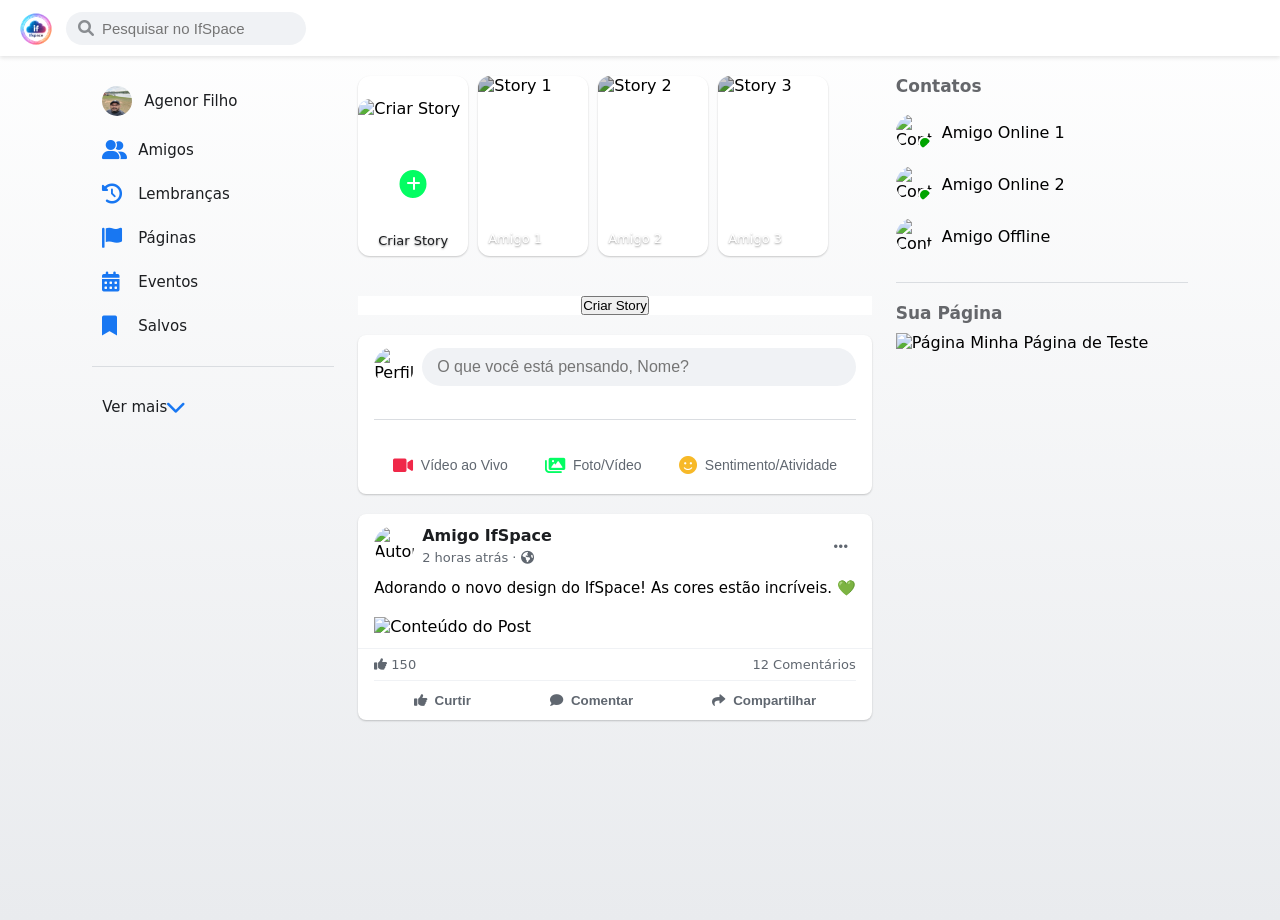
==== feed.html @ 8e81e495 "Adiciona funcionalidade de criação de stories com link e thumbnail" ====
<!DOCTYPE html>
<html lang="pt-BR">
<head>
    <meta charset="UTF-8">
    <meta name="viewport" content="width=device-width, initial-scale=1.0">
    <title>IfSpace | Feed</title>
    <link rel="stylesheet" href="feed.css"> 
    <link rel="stylesheet" href="style.css"> <link rel="stylesheet" href="https://cdnjs.cloudflare.com/ajax/libs/font-awesome/6.0.0-beta3/css/all.min.css">
</head>
<body>

  <header class="top-nav">
    <div class="nav-left">
        <a href="feed.html" class="logo-link">
            <img src="imagens/iflogo.png" alt="IfSpace Logo" class="logo-image">
        </a>
        <div class="search-box">
            <i class="fas fa-search"></i>
            <input type="text" placeholder="Pesquisar no IfSpace">
        </div>
    </div>
    </header>

    <div class="feed-container">
        
        <div class="left-sidebar">
            <div class="sidebar-item profile-link">
                <img src="imagens/euPerfil.jpeg" alt="Perfil">
                <span>Agenor Filho</span>
            </div>
            <a href="#" class="sidebar-item"><i class="fas fa-user-friends"></i> Amigos</a>
            <a href="#" class="sidebar-item"><i class="fas fa-history"></i> Lembranças</a>
            <a href="#" class="sidebar-item"><i class="fas fa-flag"></i> Páginas</a>
            <a href="#" class="sidebar-item"><i class="fas fa-calendar-alt"></i> Eventos</a>
            <a href="#" class="sidebar-item"><i class="fas fa-bookmark"></i> Salvos</a>
            <div class="divider"></div>
            <a href="#" class="sidebar-item see-more">Ver mais <i class="fas fa-chevron-down"></i></a>
        </div>

        <div class="main-content">
            
            <div class="story-section">
                <div class="story create-story">
                    <img src="placeholder-profile.png" alt="Criar Story">
                    <i class="fas fa-plus"></i>
                    <span>Criar Story</span>
                </div>
                <div class="story"><img src="placeholder-story1.jpg" alt="Story 1"><span>Amigo 1</span></div>
                <div class="story"><img src="placeholder-story2.jpg" alt="Story 2"><span>Amigo 2</span></div>
                <div class="story"><img src="placeholder-story3.jpg" alt="Story 3"><span>Amigo 3</span></div>
            </div>
            <div class="create-story">
  <button id="openStoryInput">Criar Story</button>
  <div id="storyInputArea" class="hidden">
    <input type="text" id="storyInput" placeholder="Digite um texto ou cole um link de vídeo..." />
    <div id="videoPreview" class="thumbnail"></div>
  </div>
</div>

<div id="storyFeed"></div>


            <div class="post-composer">
                <div class="composer-top">
                    <img src="placeholder-profile.png" alt="Perfil">
                    <input type="text" placeholder="O que você está pensando, Nome?">
                </div>
                <div class="divider"></div>
                <div class="composer-bottom">
                    <button class="composer-btn"><i class="fas fa-video red"></i> Vídeo ao Vivo</button>
                    <button class="composer-btn"><i class="fas fa-images green"></i> Foto/Vídeo</button>
                    <button class="composer-btn"><i class="fas fa-smile yellow"></i> Sentimento/Atividade</button>
                </div>
            </div>
            
            <div class="post-card">
                <div class="post-header">
                    <img src="placeholder-friend.png" alt="Autor">
                    <div>
                        <span class="post-author">Amigo IfSpace</span>
                        <span class="post-time">2 horas atrás · <i class="fas fa-globe-americas"></i></span>
                    </div>
                    <i class="fas fa-ellipsis-h post-options"></i>
                </div>
                <div class="post-body">
                    <p>Adorando o novo design do IfSpace! As cores estão incríveis. 💚</p>
                    <img src="placeholder-post-img.jpg" alt="Conteúdo do Post">
                </div>
                <div class="post-footer">
                    <div class="post-stats">
                        <span><i class="fas fa-thumbs-up"></i> 150</span>
                        <span>12 Comentários</span>
                    </div>
                    <div class="post-actions">
                        <button><i class="fas fa-thumbs-up"></i> Curtir</button>
                        <button><i class="fas fa-comment"></i> Comentar</button>
                        <button><i class="fas fa-share"></i> Compartilhar</button>
                    </div>
                </div>
            </div>

        </div>

        <div class="right-sidebar">
            <div class="widget">
                <h4 class="widget-title">Contatos</h4>
                <div class="contact-list">
                    <div class="contact-item">
                        <div class="profile-pic small online">
                            <img src="placeholder-contact1.png" alt="Contato 1">
                        </div>
                        <span>Amigo Online 1</span>
                    </div>
                    <div class="contact-item">
                        <div class="profile-pic small online">
                            <img src="placeholder-contact2.png" alt="Contato 2">
                        </div>
                        <span>Amigo Online 2</span>
                    </div>
                    <div class="contact-item">
                        <div class="profile-pic small">
                            <img src="placeholder-contact3.png" alt="Contato 3">
                        </div>
                        <span>Amigo Offline</span>
                    </div>
                </div>
            </div>
            <div class="divider"></div>
            <div class="widget">
                <h4 class="widget-title">Sua Página</h4>
                <div class="page-item">
                    <img src="placeholder-page.png" alt="Página">
                    <span>Minha Página de Teste</span>
                </div>
            </div>
        </div>
    </div>
</body>
</html>
---- feed.css ----
/* Importação de variáveis e fontes do arquivo principal */
@import url('style.css'); 

/* ------------------------------------- */
/* 0. Configurações Globais do Feed */
/* ------------------------------------- */

body {
    background-color: #f0f2f5; 
    margin: 0;
    padding-top: 56px; 
}

.logo-image {
    /* Ajusta a altura da imagem para preencher a navegação (56px - padding) */
    height: 40px; 
    width: auto;
    margin-top: 5px; /* Pequeno ajuste vertical se necessário */
}

/* ------------------------------------- */
/* 1. BARRA DE NAVEGAÇÃO SUPERIOR */
/* ------------------------------------- */

.top-nav {
    display: flex;
    justify-content: space-between;
    align-items: center;
    padding: 0 16px;
    height: 56px;
    background-color: #ffffff;
    box-shadow: 0 2px 4px rgba(0, 0, 0, 0.1);
    position: fixed;
    top: 0;
    left: 0;
    right: 0;
    z-index: 100;
}

/* Esquerda (Logo e Busca) */
.nav-left {
    display: flex;
    align-items: center;
    gap: 10px;
}

.search-box {
    background-color: #f0f2f5;
    border-radius: 20px;
    padding: 8px 12px;
    display: flex;
    align-items: center;
    width: 240px;
}

.search-box i {
    color: var(--color-medium-gray);
    margin-right: 8px;
}

.search-box input {
    border: none;
    background: transparent;
    outline: none;
    font-size: 15px;
    width: 100%;
}

/* Centro (Ícones de Navegação) */
.nav-center {
    display: flex;
    flex: 1;
    max-width: 600px;
    justify-content: space-around;
    height: 100%;
}

.nav-icon {
    display: flex;
    align-items: center;
    justify-content: center;
    height: 100%;
    width: 120px;
    color: #606770;
    border-bottom: 3px solid transparent;
    transition: border-bottom 0.2s, color 0.2s;
}

.nav-icon:hover {
    background-color: #f0f2f5;
    border-radius: 8px;
}

.nav-icon.active {
    color: var(--color-primary-green); /* Icone ativo em verde */
    border-bottom: 3px solid var(--color-primary-green);
}

/* Direita (Perfil e Menus) */
.nav-right {
    display: flex;
    align-items: center;
    gap: 8px;
}

.nav-menu-icon {
    display: flex;
    align-items: center;
    justify-content: center;
    width: 36px;
    height: 36px;
    border-radius: 50%;
    background-color: #e4e6eb;
    color: var(--color-text);
    font-size: 14px;
}

.profile-pic {
    width: 36px;
    height: 36px;
    border-radius: 50%;
    overflow: hidden;
    cursor: pointer;
}

.profile-pic img {
    width: 100%;
    height: 100%;
    object-fit: cover;
}

/* ------------------------------------- */
/* 2. LAYOUT PRINCIPAL (3 COLUNAS) */
/* ------------------------------------- */

.feed-container {
    display: flex;
    max-width: 1300px;
    margin: 20px auto;
    padding: 0 16px;
    gap: 16px;
}

/* COLUNA ESQUERDA - Sidebar */
.left-sidebar {
    width: 250px;
    position: sticky;
    top: 76px; /* Abaixo da barra de navegação */
    height: calc(100vh - 76px);
    overflow-y: auto;
    padding-right: 8px;
}

.sidebar-item {
    display: flex;
    align-items: center;
    padding: 10px;
    margin-bottom: 4px;
    border-radius: 8px;
    text-decoration: none;
    color: var(--color-text);
    transition: background-color 0.2s;
    font-size: 15px;
}

.sidebar-item i {
    width: 24px;
    margin-right: 12px;
    font-size: 20px;
    color: var(--color-primary-blue); /* Ícones em azul padrão */
}

.sidebar-item:hover {
    background-color: #e4e6eb;
}

.profile-link img {
    width: 30px;
    height: 30px;
    border-radius: 50%;
    margin-right: 12px;
}

/* COLUNA CENTRAL - Feed Principal */
.main-content {
    flex-grow: 1;
    max-width: 600px;
    min-width: 450px;
}

/* COLUNA DIREITA - Widgets e Contatos */
.right-sidebar {
    width: 300px;
    position: sticky;
    top: 76px;
    height: calc(100vh - 76px);
    overflow-y: auto;
    padding-left: 8px;
}

.widget-title {
    color: #65676b;
    font-size: 17px;
    font-weight: 600;
    margin-bottom: 10px;
}

.contact-item {
    display: flex;
    align-items: center;
    padding: 8px 0;
    cursor: pointer;
    transition: background-color 0.2s;
    border-radius: 8px;
}

.contact-item:hover {
    background-color: #e4e6eb;
}

.contact-list .profile-pic {
    margin-right: 10px;
    position: relative;
}

/* Indicador Online */
.profile-pic.online::after {
    content: '';
    position: absolute;
    bottom: 0;
    right: 0;
    width: 10px;
    height: 10px;
    background-color: var(--color-success); /* Cor verde do IfSpace */
    border-radius: 50%;
    border: 2px solid #ffffff;
}

/* ------------------------------------- */
/* 3. COMPONENTES DO FEED CENTRAL */
/* ------------------------------------- */

/* STORIES */
.story-section {
    display: flex;
    gap: 10px;
    margin-bottom: 20px;
}

.story {
    width: 110px;
    height: 180px;
    border-radius: 12px;
    overflow: hidden;
    position: relative;
    cursor: pointer;
    box-shadow: 0 1px 2px rgba(0, 0, 0, 0.2);
    transition: transform 0.2s;
    background-color: #ffffff;
}

.story img {
    width: 100%;
    height: 100%;
    object-fit: cover;
    filter: brightness(0.8);
}

.story span {
    position: absolute;
    bottom: 10px;
    left: 10px;
    color: #ffffff;
    font-weight: 500;
    font-size: 13px;
    text-shadow: 0 1px 2px rgba(0, 0, 0, 0.4);
}
.create-story {
  margin-bottom: 20px;
}

#createStoryInput {
  padding: 10px 16px;
  font-size: 16px;
  background-color: var(--color-primary-blue);
  color: white;
  border: none;
  border-radius: 6px;
  cursor: pointer;
}

#storyInputArea {
  margin-top: 10px;
}

#storyInput {
  width: 100%;
  padding: 10px;
  font-size: 16px;
  border: 1px solid var(--color-light-gray);
  border-radius: 6px;
}

.thumbnail img {
  max-width: 120px;
  margin-top: 10px;
  border-radius: 4px;
}

.hidden {
  display: none;
}


.create-story {
    display: flex;
    flex-direction: column;
    justify-content: flex-end;
    align-items: center;
    background-color: #ffffff;
    transition: none;
}

.create-story img {
    height: 70%;
    width: 100%;
    object-fit: cover;
    filter: brightness(1);
    border-radius: 12px 12px 0 0;
}

.create-story i {
    position: absolute;
    top: 60%;
    left: 50%;
    transform: translate(-50%, -50%);
    color: #ffffff;
    background-color: var(--color-primary-green); /* Ícone de + em verde */
    border-radius: 50%;
    padding: 6px;
    font-size: 16px;
    border: 3px solid #ffffff;
}

.create-story span {
    position: static;
    color: var(--color-text);
    margin: 8px 0;
    font-size: 13px;
}


/* ÁREA DE PUBLICAÇÃO */
.post-composer {
    background-color: #ffffff;
    border-radius: 8px;
    padding: 12px 16px;
    box-shadow: 0 1px 2px rgba(0, 0, 0, 0.2);
    margin-bottom: 20px;
}

.composer-top {
    display: flex;
    align-items: center;
    padding-bottom: 12px;
}

.composer-top img {
    width: 40px;
    height: 40px;
    border-radius: 50%;
    margin-right: 8px;
}

.composer-top input {
    flex-grow: 1;
    padding: 10px 15px;
    border: none;
    background-color: #f0f2f5;
    border-radius: 20px;
    outline: none;
    cursor: pointer;
    font-size: 16px;
    transition: background-color 0.2s;
}

.composer-top input:hover {
    background-color: #e4e6eb;
}

.composer-bottom {
    display: flex;
    justify-content: space-around;
    padding-top: 8px;
}

.composer-btn {
    display: flex;
    align-items: center;
    background: none;
    border: none;
    color: #606770;
    font-size: 14px;
    font-weight: 500;
    padding: 8px 10px;
    border-radius: 6px;
    cursor: pointer;
    transition: background-color 0.2s;
}

.composer-btn i {
    margin-right: 8px;
    font-size: 18px;
}

.composer-btn .red { color: #f02849; }
.composer-btn .green { color: var(--color-primary-green); } /* Ícone de Foto/Vídeo em verde */
.composer-btn .yellow { color: #f7b928; }

.composer-btn:hover {
    background-color: #f0f2f5;
}

/* POSTS */
.post-card {
    background-color: #ffffff;
    border-radius: 8px;
    box-shadow: 0 1px 2px rgba(0, 0, 0, 0.2);
    margin-bottom: 16px;
}

.post-header {
    display: flex;
    align-items: center;
    padding: 12px 16px;
    position: relative;
}

.post-header img {
    width: 40px;
    height: 40px;
    border-radius: 50%;
    margin-right: 8px;
}

.post-author {
    font-weight: 600;
    color: var(--color-text);
    display: block;
    line-height: 1.3;
}

.post-time {
    font-size: 13px;
    color: #606770;
}

.post-options {
    position: absolute;
    right: 16px;
    color: #606770;
    cursor: pointer;
    padding: 8px;
}

.post-body {
    padding: 0 16px 12px;
}

.post-body p {
    margin-bottom: 10px;
    font-size: 15px;
    line-height: 1.4;
}

.post-body img {
    width: 100%;
    max-height: 450px;
    object-fit: contain;
    margin-top: 8px;
}

.post-footer {
    padding: 8px 16px 0;
    border-top: 1px solid #f0f2f5;
}

.post-stats {
    display: flex;
    justify-content: space-between;
    font-size: 13px;
    color: #606770;
    padding-bottom: 8px;
}

.post-actions {
    display: flex;
    justify-content: space-around;
    border-top: 1px solid #f0f2f5;
    padding: 4px 0;
}

.post-actions button {
    flex-grow: 1;
    background: none;
    border: none;
    color: #606770;
    padding: 8px;
    cursor: pointer;
    font-weight: 600;
    border-radius: 6px;
    transition: background-color 0.2s;
}

.post-actions button:hover {
    background-color: #f0f2f5;
}

.post-actions i {
    margin-right: 4px;
}


/* ------------------------------------- */
/* 4. RESPONSIVIDADE (Ajuste o layout) */
/* ------------------------------------- */

@media (max-width: 1100px) {
    .right-sidebar {
        display: none; /* Esconde a sidebar da direita em telas menores */
    }
    .feed-container {
        max-width: 900px;
        justify-content: center;
    }
}

@media (max-width: 900px) {
    .left-sidebar {
        width: 60px; /* Minimiza a sidebar da esquerda */
    }
    .left-sidebar span, .left-sidebar .see-more {
        display: none; /* Esconde o texto */
    }
    .left-sidebar .sidebar-item {
        justify-content: center;
    }
    .left-sidebar .sidebar-item i {
        margin-right: 0;
    }

    .main-content {
        max-width: 500px;
        min-width: 300px;
    }

    .nav-left .search-box {
        display: none; /* Esconde a caixa de busca */
    }
}

@media (max-width: 600px) {
   .top-nav {
    display: flex;
    justify-content: space-between;
    align-items: center;
    padding: 0 16px;
    height: 56px;
    background-color: #ffffff;
    box-shadow: 0 2px 4px rgba(0, 0, 0, 0.1);
    position: fixed;
    top: 0;
    left: 0;
    right: 0;
    z-index: 100;
}
    .nav-right {
        gap: 4px;
    }
    .nav-center {
        display: none; /* Esconde navegação central no celular */
    }
    .left-sidebar {
        display: none; /* Esconde a sidebar esquerda no celular */
    }
    .feed-container {
        padding: 0 8px;
    }
    .main-content {
        width: 100%;
        max-width: none;
    }
    .story-section {
        overflow-x: scroll;
        padding-bottom: 5px; /* Evita que a barra de rolagem corte */
    }
}
---- style.css ----
* {
  margin: 0;
  padding: 0;
  box-sizing: border-box;
}

/* 1. VARIÁVEIS CSS (Melhoria na Manutenção) */
:root {
  --color-primary-green: #04fd63;
  --color-primary-blue: #1877f2;
  --color-success: #00a400;
  --color-error: #f02849;
  --color-text: #1c1e21;
  --color-light-gray: #dddfe2;
  --color-medium-gray: #8a8d91;
}

body {
  font-family: system-ui, -apple-system, BlinkMacSystemFont, 'Segoe UI',
    Roboto, Oxygen, Ubuntu, Cantarell, 'Open Sans', 'Helvetica Neue', sans-serif;
  background: linear-gradient(to bottom, #ffffff 0%, #e9ebee 100%);
  min-height: 100vh;
  display: flex;
  flex-direction: column;
}

.container {
  flex: 1;
  display: flex;
  justify-content: center;
  align-items: center;
  padding: 20px;
  max-width: 1200px;
  margin: 0 auto;
  width: 100%;
  gap: 80px;
}

/* Seção Esquerda - Branding */
.left-section {
  flex: 1;
  max-width: 580px;
}

.branding {
  padding: 20px 0;
}

.logo {
  font-size: 64px;
  font-weight: 900;
  color: var(--color-primary-green);
  margin-bottom: 16px;
  letter-spacing: -2px;
}

.tagline {
  font-size: 28px;
  line-height: 32px;
  color: var(--color-text);
  font-weight: normal;
}

/* Seção Direita - Login */
.right-section {
  flex: 1;
  max-width: 396px;
  width: 100%;
}

.login-card {
  background: #ffffff;
  border-radius: 8px;
  box-shadow: 0 2px 4px rgba(0, 0, 0, 0.1), 0 8px 16px rgba(0, 0, 0, 0.1);
  padding: 20px;
  margin-bottom: 28px;
}

.form-group {
  margin-bottom: 12px;
  position: relative;
}

.form-input {
  width: 100%;
  padding: 14px 16px;
  font-size: 17px;
  border: 1px solid var(--color-light-gray);
  border-radius: 6px;
  outline: none;
  transition: border-color 0.2s;
}

.form-input.error {
  border-color: var(--color-error) !important;
}

.form-input:focus {
  border-color: var(--color-primary-green);
  box-shadow: 0 0 0 2px rgba(4, 253, 99, 0.2);
}

.form-input::placeholder {
  color: var(--color-medium-gray);
}

.btn-login {
  width: 100%;
  padding: 14px 16px;
  font-size: 20px;
  font-weight: bold;
  color: #ffffff;
  background: var(--color-primary-green);
  border: none;
  border-radius: 6px;
  cursor: pointer;
  transition: background 0.2s;
  margin-bottom: 16px;
}

.btn-login:hover {
  background: #03c64e;
}

.btn-login:active {
  background: #03c64e;
}

.remember-me {
  margin-bottom: 16px;
}

.checkbox-container {
  display: flex;
  align-items: center;
  cursor: pointer;
  user-select: none;
  position: relative;
  padding-left: 28px;
}

.checkbox-container input[type="checkbox"] {
  position: absolute;
  opacity: 0;
  cursor: pointer;
  height: 0;
  width: 0;
}

.checkmark {
  position: absolute;
  left: 0;
  height: 20px;
  width: 20px;
  background-color: #ffffff;
  border: 1px solid var(--color-light-gray);
  border-radius: 4px;
  transition: all 0.2s;
}

.checkbox-container:hover input ~ .checkmark {
  border-color: var(--color-primary-blue);
}

.checkbox-container input:checked ~ .checkmark {
  background-color: var(--color-primary-blue);
  border-color: var(--color-primary-blue);
}

.checkmark:after {
  content: "";
  position: absolute;
  display: none;
}

.checkbox-container input:checked ~ .checkmark:after {
  display: block;
}

.checkbox-container .checkmark:after {
  left: 6px;
  top: 2px;
  width: 5px;
  height: 10px;
  border: solid white;
  border-width: 0 2px 2px 0;
  transform: rotate(45deg);
}

.checkbox-label {
  font-size: 15px;
  color: var(--color-text);
}

/* NOVO AGRUPAMENTO E ESTILIZAÇÃO DE LINKS */
.password-links {
  text-align: center;
  margin-bottom: 8px; /* Espaço entre "Esqueceu a senha?" e o link "Cadastrar" */
}

.forgot-password {
  display: inline-block;
  text-align: center;
  color: var(--color-primary-blue);
  font-size: 14px;
  text-decoration: none;
  transition: text-decoration 0.2s;
}

.forgot-password:hover {
  text-decoration: underline;
}

/* NOVO LINK 'Cadastrar' - Estilo para separar do "Esqueceu a senha" e do divisor */
.btn-open-signup-link {
  display: block;
  text-align: center;
  color: var(--color-primary-blue);
  font-size: 14px;
  text-decoration: none;
  margin: 10px 0 16px 0; /* Espaço entre os links e o divisor */
  transition: text-decoration 0.2s;
}

.btn-open-signup-link:hover {
  text-decoration: underline;
}

.divider {
  height: 1px;
  background: #dadde1;
  margin: 20px 0;
}

.btn-create-account {
  display: block;
  margin: 0 auto;
  padding: 14px 16px;
  font-size: 17px;
  font-weight: bold;
  color: #ffffff;
  background: var(--color-primary-green);
  border: none;
  border-radius: 6px;
  cursor: pointer;
  transition: background 0.2s;
  min-width: 194px;
}

.btn-create-account:hover {
  background: #36a420;
}

.btn-create-account:active {
  background: #2d9418;
}

.create-page {
  text-align: center;
  padding: 20px;
}

.create-page p {
  font-size: 14px;
  color: var(--color-text);
}

.create-page a {
  color: var(--color-text);
  font-weight: bold;
  text-decoration: none;
}

.create-page a:hover {
  text-decoration: underline;
}

/* Modal */
.modal {
  display: none;
  position: fixed;
  z-index: 1000;
  left: 0;
  top: 0;
  width: 100%;
  height: 100%;
  overflow: auto;
  background-color: rgba(255, 255, 255, 0.8);
  animation: fadeIn 0.2s;
}

@keyframes fadeIn {
  from { opacity: 0; }
  to { opacity: 1; }
}

/* AJUSTE PRINCIPAL: Modal Content para 50% da tela */
.modal-content {
  background-color: #ffffff;
  margin: 5% auto;
  padding: 0;
  border-radius: 8px;
  box-shadow: 0 2px 4px rgba(0, 0, 0, 0.1), 0 8px 16px rgba(0, 0, 0, 0.1);
  width: 90%;
  max-width: 500px; /* Garante que ocupe cerca de 50% em telas grandes */
  animation: slideDown 0.3s;
}

@keyframes slideDown {
  from {
    transform: translateY(-50px);
    opacity: 0;
  }
  to {
    transform: translateY(0);
    opacity: 1;
  }
}

.modal-header {
  display: flex;
  justify-content: space-between;
  align-items: center;
  padding: 16px 16px 10px;
  border-bottom: 1px solid #dadde1;
}

.modal-header h2 {
  font-size: 32px;
  font-weight: bold;
  color: var(--color-text);
}

.close {
  color: var(--color-medium-gray);
  font-size: 36px;
  font-weight: normal;
  cursor: pointer;
  line-height: 1;
  transition: color 0.2s;
}

.close:hover,
.close:focus {
  color: var(--color-text);
}

.modal-subtitle {
  padding: 0 16px 20px;
  color: var(--color-text);
}
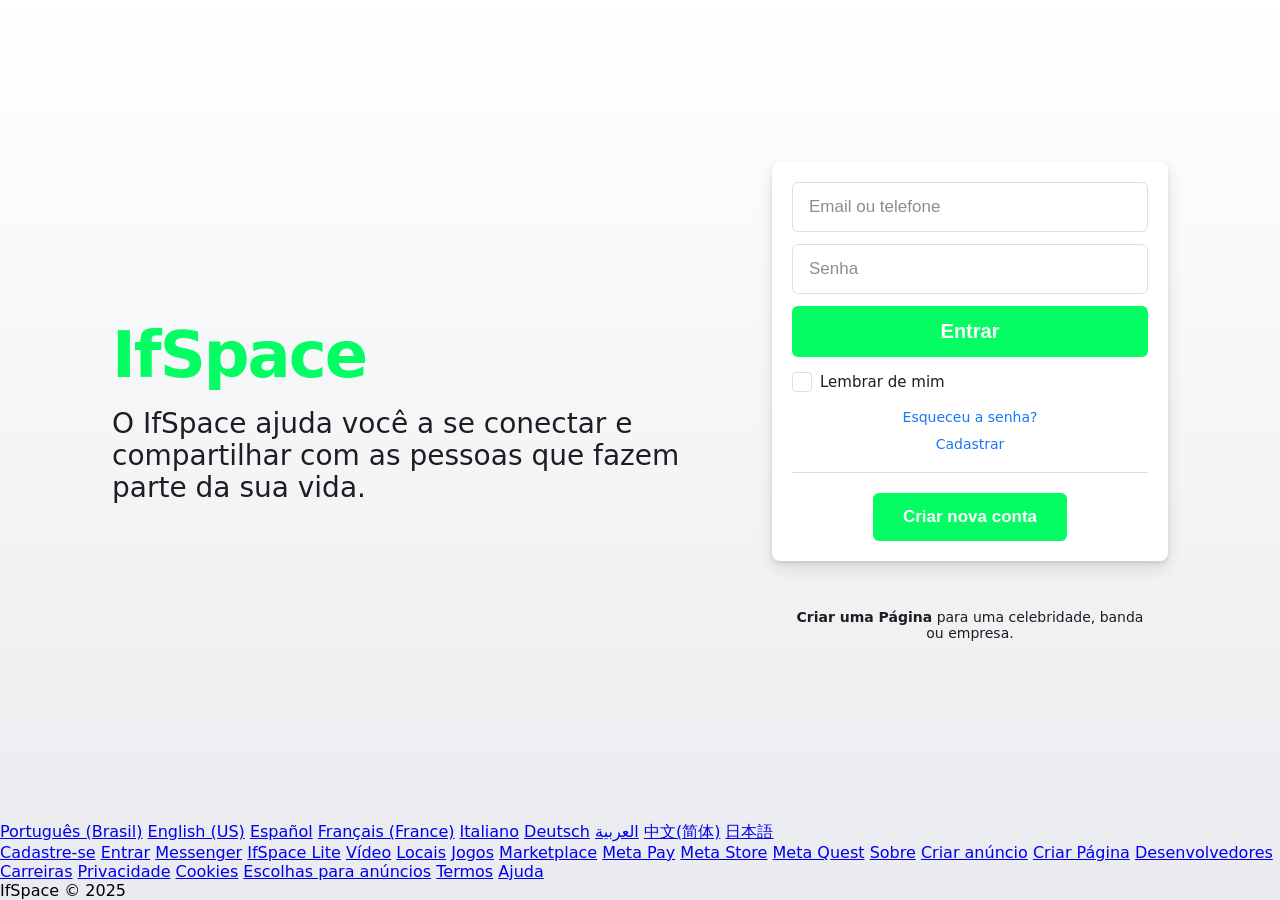
==== commit 8b253035: "Atualização automática" ====
--- a/feed.html
+++ b/feed.html
@@ -3,137 +3,167 @@
 <head>
     <meta charset="UTF-8">
     <meta name="viewport" content="width=device-width, initial-scale=1.0">
-    <title>IfSpace | Feed</title>
-    <link rel="stylesheet" href="feed.css"> 
-    <link rel="stylesheet" href="style.css"> <link rel="stylesheet" href="https://cdnjs.cloudflare.com/ajax/libs/font-awesome/6.0.0-beta3/css/all.min.css">
+    <title>IfSpace - Conecte-se com amigos e o mundo ao seu redor</title>
+    <link rel="stylesheet" href="style.css">
+    <meta name="google-site-verification" content="M94dPO-v64yuA3GPkyg_1hQGVs0nxEz6mHshl4s_AC0" />
 </head>
 <body>
-
-  <header class="top-nav">
-    <div class="nav-left">
-        <a href="feed.html" class="logo-link">
-            <img src="imagens/iflogo.png" alt="IfSpace Logo" class="logo-image">
-        </a>
-        <div class="search-box">
-            <i class="fas fa-search"></i>
-            <input type="text" placeholder="Pesquisar no IfSpace">
+    <div class="container">
+        <div class="left-section">
+            <div class="branding">
+                <h1 class="logo">IfSpace</h1>
+                <p class="tagline">O IfSpace ajuda você a se conectar e compartilhar com as pessoas que fazem parte da sua vida.</p>
+            </div>
         </div>
-    </div>
-    </header>
-
-    <div class="feed-container">
         
-        <div class="left-sidebar">
-            <div class="sidebar-item profile-link">
-                <img src="imagens/euPerfil.jpeg" alt="Perfil">
-                <span>Agenor Filho</span>
-            </div>
-            <a href="#" class="sidebar-item"><i class="fas fa-user-friends"></i> Amigos</a>
-            <a href="#" class="sidebar-item"><i class="fas fa-history"></i> Lembranças</a>
-            <a href="#" class="sidebar-item"><i class="fas fa-flag"></i> Páginas</a>
-            <a href="#" class="sidebar-item"><i class="fas fa-calendar-alt"></i> Eventos</a>
-            <a href="#" class="sidebar-item"><i class="fas fa-bookmark"></i> Salvos</a>
-            <div class="divider"></div>
-            <a href="#" class="sidebar-item see-more">Ver mais <i class="fas fa-chevron-down"></i></a>
-        </div>
-
-        <div class="main-content">
-            
-            <div class="story-section">
-                <div class="story create-story">
-                    <img src="placeholder-profile.png" alt="Criar Story">
-                    <i class="fas fa-plus"></i>
-                    <span>Criar Story</span>
-                </div>
-                <div class="story"><img src="placeholder-story1.jpg" alt="Story 1"><span>Amigo 1</span></div>
-                <div class="story"><img src="placeholder-story2.jpg" alt="Story 2"><span>Amigo 2</span></div>
-                <div class="story"><img src="placeholder-story3.jpg" alt="Story 3"><span>Amigo 3</span></div>
-            </div>
-            <div class="create-story">
-  <button id="openStoryInput">Criar Story</button>
-  <div id="storyInputArea" class="hidden">
-    <input type="text" id="storyInput" placeholder="Digite um texto ou cole um link de vídeo..." />
-    <div id="videoPreview" class="thumbnail"></div>
-  </div>
-</div>
-
-<div id="storyFeed"></div>
-
-
-            <div class="post-composer">
-                <div class="composer-top">
-                    <img src="placeholder-profile.png" alt="Perfil">
-                    <input type="text" placeholder="O que você está pensando, Nome?">
-                </div>
-                <div class="divider"></div>
-                <div class="composer-bottom">
-                    <button class="composer-btn"><i class="fas fa-video red"></i> Vídeo ao Vivo</button>
-                    <button class="composer-btn"><i class="fas fa-images green"></i> Foto/Vídeo</button>
-                    <button class="composer-btn"><i class="fas fa-smile yellow"></i> Sentimento/Atividade</button>
-                </div>
+        <div class="right-section">
+            <div class="login-card">
+                <form id="loginForm">
+                    <div class="form-group">
+                        <input 
+                            type="email" 
+                            id="email" 
+                            name="email" 
+                            placeholder="Email ou telefone"
+                            class="form-input"
+                            autocomplete="username"
+                            required
+                        >
+                    </div>
+                    
+                    <div class="form-group">
+                        <input 
+                            type="password" 
+                            id="password" 
+                            name="password" 
+                            placeholder="Senha"
+                            class="form-input"
+                            autocomplete="current-password"
+                            required
+                        >
+                    </div>
+                    
+                    <button type="submit" class="btn-login">Entrar</button>
+                    
+                    <div class="remember-me">
+                        <label class="checkbox-container">
+                            <input type="checkbox" id="rememberMe" name="rememberMe">
+                            <span class="checkmark"></span>
+                            <span class="checkbox-label">Lembrar de mim</span>
+                        </label>
+                    </div>
+                    
+                    <div class="password-links">
+                        <a href="#" class="forgot-password">Esqueceu a senha?</a>
+                    </div>
+                    
+                    <a href="#" class="btn-open-signup-link">Cadastrar</a>
+                    
+                    <div class="divider"></div>
+                    
+                    <button type="button" class="btn-create-account" id="btnCreateAccount">
+                        Criar nova conta
+                    </button>
+                </form>
             </div>
             
-            <div class="post-card">
-                <div class="post-header">
-                    <img src="placeholder-friend.png" alt="Autor">
-                    <div>
-                        <span class="post-author">Amigo IfSpace</span>
-                        <span class="post-time">2 horas atrás · <i class="fas fa-globe-americas"></i></span>
-                    </div>
-                    <i class="fas fa-ellipsis-h post-options"></i>
-                </div>
-                <div class="post-body">
-                    <p>Adorando o novo design do IfSpace! As cores estão incríveis. 💚</p>
-                    <img src="placeholder-post-img.jpg" alt="Conteúdo do Post">
-                </div>
-                <div class="post-footer">
-                    <div class="post-stats">
-                        <span><i class="fas fa-thumbs-up"></i> 150</span>
-                        <span>12 Comentários</span>
-                    </div>
-                    <div class="post-actions">
-                        <button><i class="fas fa-thumbs-up"></i> Curtir</button>
-                        <button><i class="fas fa-comment"></i> Comentar</button>
-                        <button><i class="fas fa-share"></i> Compartilhar</button>
-                    </div>
-                </div>
-            </div>
-
-        </div>
-
-        <div class="right-sidebar">
-            <div class="widget">
-                <h4 class="widget-title">Contatos</h4>
-                <div class="contact-list">
-                    <div class="contact-item">
-                        <div class="profile-pic small online">
-                            <img src="placeholder-contact1.png" alt="Contato 1">
-                        </div>
-                        <span>Amigo Online 1</span>
-                    </div>
-                    <div class="contact-item">
-                        <div class="profile-pic small online">
-                            <img src="placeholder-contact2.png" alt="Contato 2">
-                        </div>
-                        <span>Amigo Online 2</span>
-                    </div>
-                    <div class="contact-item">
-                        <div class="profile-pic small">
-                            <img src="placeholder-contact3.png" alt="Contato 3">
-                        </div>
-                        <span>Amigo Offline</span>
-                    </div>
-                </div>
-            </div>
-            <div class="divider"></div>
-            <div class="widget">
-                <h4 class="widget-title">Sua Página</h4>
-                <div class="page-item">
-                    <img src="placeholder-page.png" alt="Página">
-                    <span>Minha Página de Teste</span>
-                </div>
+            <div class="create-page">
+                <p><strong>Criar uma Página</strong> para uma celebridade, banda ou empresa.</p>
             </div>
         </div>
     </div>
+    
+    <div id="signupModal" class="modal">
+        <div class="modal-content">
+            <div class="modal-header">
+                <h2>Cadastre-se</h2>
+                <span class="close">&times;</span>
+            </div>
+            <p class="modal-subtitle">É rápido e fácil.</p>
+            
+            <form id="signupForm">
+                <div class="form-group">
+                    <input type="text" id="fullName" name="fullName" placeholder="Nome Completo" class="form-input" required>
+                </div>
+                
+                <div class="form-group">
+                    <input type="number" id="ageInput" name="age" placeholder="Idade" class="form-input" min="1" max="150" required>
+                </div>
+
+                <div class="form-group">
+                    <input type="text" id="address" name="address" placeholder="Endereço" class="form-input">
+                </div>
+
+                <div class="form-group">
+                    <input type="tel" id="mobile" name="mobile" placeholder="Celular" class="form-input" required>
+                </div>
+
+                <div class="form-group">
+                    <input type="email" id="signupEmail" name="email" placeholder="Email principal" class="form-input" required>
+                </div>
+
+                <div class="form-group">
+                    <input type="email" id="recoveryEmail" name="recoveryEmail" placeholder="Email para recuperação de senha" class="form-input" required>
+                </div>
+                
+                <div class="form-group">
+                    <input type="password" id="signupPassword" name="password" placeholder="Nova senha" class="form-input" autocomplete="new-password" required>
+                </div>
+                
+                <p class="terms-text">
+                    Ao clicar em Cadastre-se, você concorda com nossos 
+                    <a href="#">Termos</a>, <a href="#">Política de Dados</a> e 
+                    <a href="#">Política de Cookies</a>.
+                </p>
+                
+                <button type="submit" class="btn-signup">Cadastre-se</button>
+            </form>
+        </div>
+    </div>
+    
+    <footer class="footer">
+        <div class="footer-content">
+            <div class="footer-languages">
+                <a href="#">Português (Brasil)</a>
+                <a href="#">English (US)</a>
+                <a href="#">Español</a>
+                <a href="#">Français (France)</a>
+                <a href="#">Italiano</a>
+                <a href="#">Deutsch</a>
+                <a href="#">العربية</a>
+                <a href="#">中文(简体)</a>
+                <a href="#">日本語</a>
+            </div>
+            <div class="footer-divider"></div>
+            <div class="footer-links">
+                <a href="#">Cadastre-se</a>
+                <a href="#">Entrar</a>
+                <a href="#">Messenger</a>
+                <a href="#">IfSpace Lite</a>
+                <a href="#">Vídeo</a>
+                <a href="#">Locais</a>
+                <a href="#">Jogos</a>
+                <a href="#">Marketplace</a>
+                <a href="#">Meta Pay</a>
+                <a href="#">Meta Store</a>
+                <a href="#">Meta Quest</a>
+                <a href="#">Sobre</a>
+                <a href="#">Criar anúncio</a>
+                <a href="#">Criar Página</a>
+                <a href="#">Desenvolvedores</a>
+                <a href="#">Carreiras</a>
+                <a href="#">Privacidade</a>
+                <a href="#">Cookies</a>
+                <a href="#">Escolhas para anúncios</a>
+                <a href="#">Termos</a>
+                <a href="#">Ajuda</a>
+            </div>
+            <div class="footer-copyright">
+                <p>IfSpace © 2025</p>
+            </div>
+        </div>
+    </footer>
+    
+    <script src="script.js"></script>
 </body>
 </html>
--- a/style.css
+++ b/style.css
@@ -348,4 +348,107 @@
 .modal-subtitle {
   padding: 0 16px 20px;
   color: var(--color-text);
-}+}
+@media (max-width: 600px) {
+  body {
+    padding: 10px;
+  }
+
+  .container,
+  .feed-container {
+    flex-direction: column;
+    gap: 20px;
+    padding: 10px;
+    max-width: 100%;
+  }
+
+  .left-section,
+  .right-section,
+  .left-sidebar,
+  .right-sidebar,
+  .main-content {
+    width: 100%;
+    max-width: 100%;
+  }
+
+  .logo {
+    font-size: 40px;
+    text-align: center;
+  }
+
+  .tagline {
+    font-size: 20px;
+    line-height: 28px;
+    text-align: center;
+  }
+
+  .login-card,
+  .post-card,
+  .modal-content {
+    padding: 16px;
+    width: 100%;
+    max-width: 100%;
+    margin: 0 auto;
+  }
+
+  .form-input,
+  .btn-login,
+  .btn-create-account,
+  #storyInput {
+    font-size: 16px;
+    padding: 12px;
+    width: 100%;
+  }
+
+  .btn-create-account {
+    min-width: auto;
+  }
+
+  .story-section {
+    flex-wrap: wrap;
+    justify-content: center;
+    gap: 10px;
+  }
+
+  .story {
+    width: 45%;
+    text-align: center;
+  }
+
+  .composer-btn {
+    flex: 1;
+    font-size: 12px;
+    padding: 8px;
+  }
+
+  .search-box input {
+    width: 100%;
+    font-size: 14px;
+  }
+
+  .logo-image,
+  .profile-pic img,
+  .page-item img,
+  .post-body img,
+  #videoPreview img {
+    max-width: 100%;
+    height: auto;
+  }
+
+  .modal-header h2 {
+    font-size: 24px;
+  }
+
+  .close {
+    font-size: 28px;
+  }
+
+  .modal-subtitle,
+  .create-page p,
+  .create-page a,
+  .checkbox-label,
+  .forgot-password,
+  .btn-open-signup-link {
+    font-size: 13px;
+  }
+}
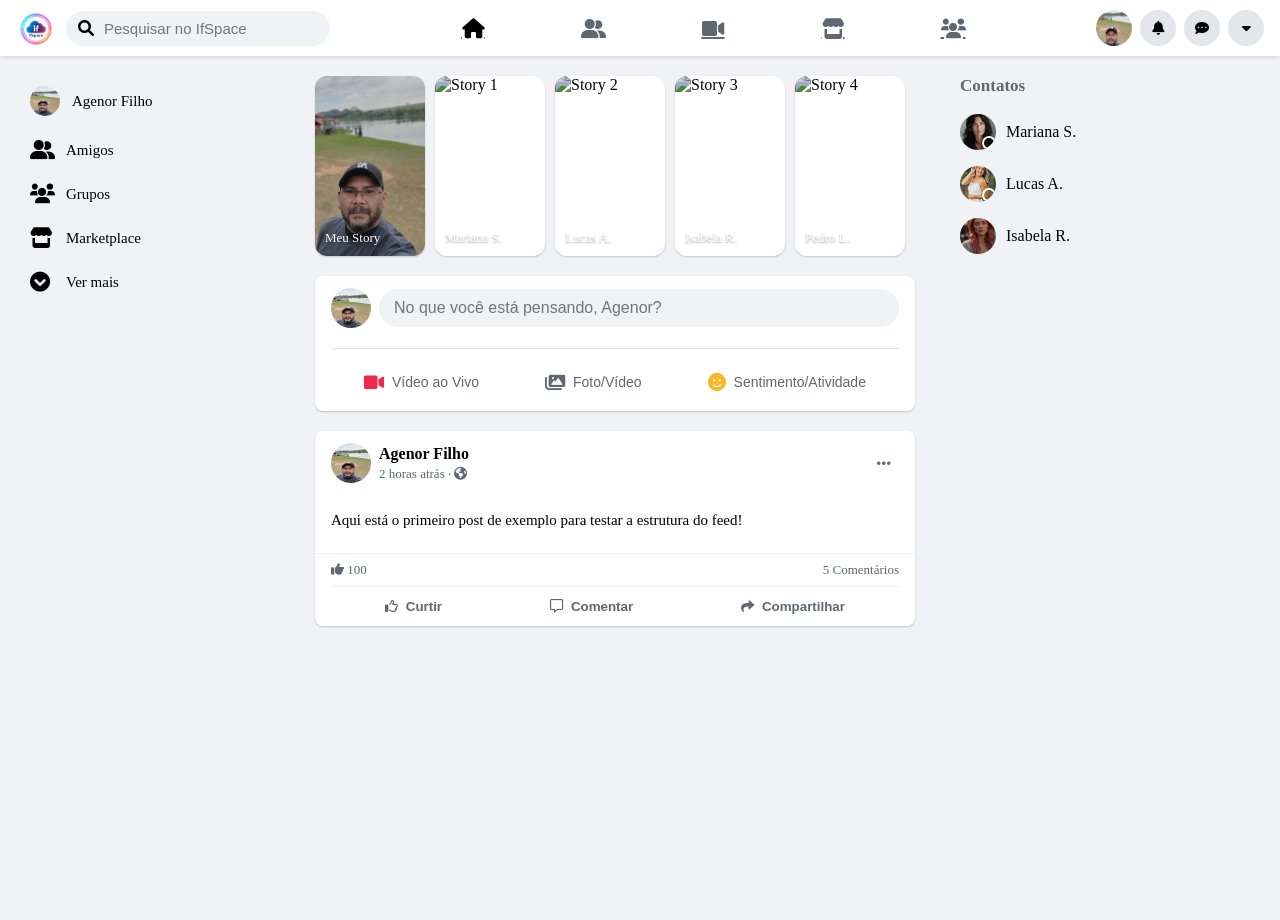
==== commit cf5ee27c: "Primeiro commit" ====
--- a/feed.html
+++ b/feed.html
@@ -3,167 +3,217 @@
 <head>
     <meta charset="UTF-8">
     <meta name="viewport" content="width=device-width, initial-scale=1.0">
-    <title>IfSpace - Conecte-se com amigos e o mundo ao seu redor</title>
-    <link rel="stylesheet" href="style.css">
-    <meta name="google-site-verification" content="M94dPO-v64yuA3GPkyg_1hQGVs0nxEz6mHshl4s_AC0" />
+    <title>Feed | IfSpace</title>
+    <link rel="stylesheet" href="feed.css">
+    <link rel="stylesheet" href="https://cdnjs.cloudflare.com/ajax/libs/font-awesome/6.0.0-beta3/css/all.min.css">
 </head>
 <body>
-    <div class="container">
-        <div class="left-section">
-            <div class="branding">
-                <h1 class="logo">IfSpace</h1>
-                <p class="tagline">O IfSpace ajuda você a se conectar e compartilhar com as pessoas que fazem parte da sua vida.</p>
-            </div>
-        </div>
-        
-        <div class="right-section">
-            <div class="login-card">
-                <form id="loginForm">
-                    <div class="form-group">
-                        <input 
-                            type="email" 
-                            id="email" 
-                            name="email" 
-                            placeholder="Email ou telefone"
-                            class="form-input"
-                            autocomplete="username"
-                            required
-                        >
-                    </div>
-                    
-                    <div class="form-group">
-                        <input 
-                            type="password" 
-                            id="password" 
-                            name="password" 
-                            placeholder="Senha"
-                            class="form-input"
-                            autocomplete="current-password"
-                            required
-                        >
-                    </div>
-                    
-                    <button type="submit" class="btn-login">Entrar</button>
-                    
-                    <div class="remember-me">
-                        <label class="checkbox-container">
-                            <input type="checkbox" id="rememberMe" name="rememberMe">
-                            <span class="checkmark"></span>
-                            <span class="checkbox-label">Lembrar de mim</span>
-                        </label>
-                    </div>
-                    
-                    <div class="password-links">
-                        <a href="#" class="forgot-password">Esqueceu a senha?</a>
-                    </div>
-                    
-                    <a href="#" class="btn-open-signup-link">Cadastrar</a>
-                    
-                    <div class="divider"></div>
-                    
-                    <button type="button" class="btn-create-account" id="btnCreateAccount">
-                        Criar nova conta
+
+    <div class="top-nav">
+        <div class="nav-left">
+            <a href="feed.html" class="logo-link">
+                <img src="imagens/iflogo.png" alt="IfSpace Logo" class="logo-image">
+            </a>
+            <div class="search-box">
+                <i class="fas fa-search"></i>
+                <input type="text" placeholder="Pesquisar no IfSpace">
+            </div>
+        </div>
+
+        <div class="nav-center">
+            <a href="feed.html" class="nav-icon active">
+                <i class="fas fa-home fa-lg"></i>
+            </a>
+            <a href="amigos.html" class="nav-icon">
+                <i class="fas fa-user-friends fa-lg"></i>
+            </a>
+            <a href="#" class="nav-icon">
+                <i class="fas fa-video fa-lg"></i>
+            </a>
+            <a href="#" class="nav-icon">
+                <i class="fas fa-store fa-lg"></i>
+            </a>
+            <a href="#" class="nav-icon">
+                <i class="fas fa-users fa-lg"></i>
+            </a>
+        </div>
+
+        <div class="nav-right">
+            <div class="profile-pic">
+                <img src="imagens/euPerfil.jpeg" alt="Sua foto">
+            </div>
+            <div class="nav-menu-icon">
+                <i class="fas fa-bell"></i>
+            </div>
+            <div class="nav-menu-icon">
+                <i class="fas fa-comment-dots"></i>
+            </div>
+            <div class="nav-menu-icon">
+                <i class="fas fa-caret-down"></i>
+            </div>
+        </div>
+    </div>
+
+    <div class="feed-container">
+
+        <div class="left-sidebar">
+            <a href="#" class="sidebar-item profile-link">
+                <img src="imagens/euPerfil.jpeg" alt="Perfil">
+                <span>Agenor Filho</span>
+            </a>
+            <a href="amigos.html" class="sidebar-item">
+                <i class="fas fa-user-friends"></i>
+                <span>Amigos</span>
+            </a>
+            <a href="#" class="sidebar-item">
+                <i class="fas fa-users"></i>
+                <span>Grupos</span>
+            </a>
+            <a href="#" class="sidebar-item">
+                <i class="fas fa-store"></i>
+                <span>Marketplace</span>
+            </a>
+            <a href="#" class="sidebar-item see-more">
+                <i class="fas fa-chevron-circle-down"></i>
+                <span>Ver mais</span>
+            </a>
+        </div>
+
+        <div class="main-content">
+
+               <div class="story-section">
+                <div class="story my-story" id="meu-story">
+                    <input type="file" id="trocarStoryInput" accept="image/*" class="hidden">
+                    <img src="imagens/euPerfil.jpeg" alt="Meu Story" id="meu-story-img">
+                    <span class="story-author-name">Meu Story</span>
+                </div>
+                
+                <div class="story placeholder-story">
+                    <img src="https://i.pravatar.cc/150?img=1" alt="Story 1">
+                    <span class="story-author-name">Mariana S.</span>
+                </div>
+                <div class="story placeholder-story">
+                    <img src="https://i.pravatar.cc/150?img=2" alt="Story 2">
+                    <span class="story-author-name">Lucas A.</span>
+                </div>
+                <div class="story placeholder-story">
+                    <img src="https://i.pravatar.cc/150?img=3" alt="Story 3">
+                    <span class="story-author-name">Isabela R.</span>
+                </div>
+                <div class="story placeholder-story">
+                    <img src="https://i.pravatar.cc/150?img=4" alt="Story 4">
+                    <span class="story-author-name">Pedro L.</span>
+                  </div>
+                </div>
+            
+            <div class="post-composer">
+                <div class="composer-top">
+                    <img src="imagens/euPerfil.jpeg" alt="Sua foto de perfil">
+                    <input type="text" placeholder="No que você está pensando, Agenor?" id="openPostPopup" readonly>
+                </div>
+                
+                <hr style="border: 0; height: 1px; background-color: #dddfe2; margin: 8px 0;">
+
+                <div class="composer-bottom">
+                    <button class="composer-btn">
+                        <i class="fas fa-video red"></i> Vídeo ao Vivo
                     </button>
-                </form>
+
+                    <button class="composer-btn" id="addPhotoVideoComposer">
+                        <i class="fas fa-images green"></i> Foto/Vídeo
+                    </button>
+
+                    <button class="composer-btn">
+                        <i class="fas fa-smile yellow"></i> Sentimento/Atividade
+                    </button>
+                </div>
             </div>
             
-            <div class="create-page">
-                <p><strong>Criar uma Página</strong> para uma celebridade, banda ou empresa.</p>
-            </div>
-        </div>
-    </div>
-    
-    <div id="signupModal" class="modal">
+            <div id="postsContainer">
+                </div>
+
+            <div class="post-card">
+                <div class="post-header">
+                    <img src="imagens/euPerfil.jpeg" alt="Autor">
+                    <div>
+                        <span class="post-author">Agenor Filho</span>
+                        <span class="post-time">2 horas atrás · <i class="fas fa-globe-americas"></i></span>
+                    </div>
+                    <i class="fas fa-ellipsis-h post-options"></i>
+                </div>
+                <div class="post-body">
+                    <p>Aqui está o primeiro post de exemplo para testar a estrutura do feed!</p>
+                    <div id="postMediaPreview" class="hidden">
+                    </div>
+
+                </div>
+                <div class="post-footer">
+                    <div class="post-stats">
+                        <span><i class="fas fa-thumbs-up"></i> 100</span>
+                        <span>5 Comentários</span>
+                    </div>
+                    <div class="post-actions">
+                        <button><i class="far fa-thumbs-up"></i> Curtir</button>
+                        <button><i class="far fa-comment-alt"></i> Comentar</button>
+                        <button><i class="fas fa-share"></i> Compartilhar</button>
+                    </div>
+                </div>
+            </div>
+
+        </div> <div class="right-sidebar">
+            <div class="widget-title">Contatos</div>
+            <div class="contact-list">
+                <div class="contact-item">
+                    <div class="profile-pic online"><img src="imagens/story1.jpg" alt="Contato 1"></div>
+                    <span>Mariana S.</span>
+                </div>
+                <div class="contact-item">
+                    <div class="profile-pic online"><img src="imagens/story2.jpg" alt="Contato 2"></div>
+                    <span>Lucas A.</span>
+                </div>
+                <div class="contact-item">
+                    <div class="profile-pic"><img src="imagens/beatriz.jpg" alt="Contato 3"></div>
+                    <span>Isabela R.</span>
+                </div>
+            </div>
+        </div>
+
+    </div> <div id="postModal" class="modal-overlay hidden">
         <div class="modal-content">
             <div class="modal-header">
-                <h2>Cadastre-se</h2>
-                <span class="close">&times;</span>
-            </div>
-            <p class="modal-subtitle">É rápido e fácil.</p>
-            
-            <form id="signupForm">
-                <div class="form-group">
-                    <input type="text" id="fullName" name="fullName" placeholder="Nome Completo" class="form-input" required>
-                </div>
-                
-                <div class="form-group">
-                    <input type="number" id="ageInput" name="age" placeholder="Idade" class="form-input" min="1" max="150" required>
-                </div>
-
-                <div class="form-group">
-                    <input type="text" id="address" name="address" placeholder="Endereço" class="form-input">
-                </div>
-
-                <div class="form-group">
-                    <input type="tel" id="mobile" name="mobile" placeholder="Celular" class="form-input" required>
-                </div>
-
-                <div class="form-group">
-                    <input type="email" id="signupEmail" name="email" placeholder="Email principal" class="form-input" required>
-                </div>
-
-                <div class="form-group">
-                    <input type="email" id="recoveryEmail" name="recoveryEmail" placeholder="Email para recuperação de senha" class="form-input" required>
-                </div>
-                
-                <div class="form-group">
-                    <input type="password" id="signupPassword" name="password" placeholder="Nova senha" class="form-input" autocomplete="new-password" required>
-                </div>
-                
-                <p class="terms-text">
-                    Ao clicar em Cadastre-se, você concorda com nossos 
-                    <a href="#">Termos</a>, <a href="#">Política de Dados</a> e 
-                    <a href="#">Política de Cookies</a>.
-                </p>
-                
-                <button type="submit" class="btn-signup">Cadastre-se</button>
-            </form>
+                <h2>Criar publicação</h2>
+                <button class="close-button" id="closePostModal"><i class="fas fa-times"></i></button>
+            </div>
+            <div class="modal-body">
+                <div class="author-info">
+                    <img src="imagens/euPerfil.jpeg" alt="Sua foto de perfil">
+                    <span>Agenor Filho</span>
+                </div>
+                
+                <textarea id="postTextInput" placeholder="No que você está pensando, Agenor?" rows="4"></textarea>
+
+                <div id="postMediaPreview" class="media-preview-container hidden">
+                    </div>
+                
+                <input type="file" id="postFileInput" accept="image/*,video/*" class="hidden"> 
+
+                <div style="display: flex; justify-content: space-between; align-items: center; border: 1px solid #e0e0e0; border-radius: 8px; padding: 8px; margin-top: 10px;">
+                    <span style="font-weight: 500; color: #606770;">Adicionar à sua publicação</span>
+                    <div>
+                        <i class="fas fa-images green" style="font-size: 24px; cursor: pointer;" id="addPhotoButton"></i>
+                        <i class="fas fa-user-tag" style="color: #1877f2; font-size: 24px; margin-left: 10px; cursor: pointer;"></i>
+                        <i class="fas fa-smile-wink" style="color: #f7b928; font-size: 24px; margin-left: 10px; cursor: pointer;"></i>
+                    </div>
+                </div>
+            </div>
+            <div class="modal-footer">
+                <button class="post-button" id="publishPostButton" disabled>Publicar</button>
+            </div>
         </div>
     </div>
-    
-    <footer class="footer">
-        <div class="footer-content">
-            <div class="footer-languages">
-                <a href="#">Português (Brasil)</a>
-                <a href="#">English (US)</a>
-                <a href="#">Español</a>
-                <a href="#">Français (France)</a>
-                <a href="#">Italiano</a>
-                <a href="#">Deutsch</a>
-                <a href="#">العربية</a>
-                <a href="#">中文(简体)</a>
-                <a href="#">日本語</a>
-            </div>
-            <div class="footer-divider"></div>
-            <div class="footer-links">
-                <a href="#">Cadastre-se</a>
-                <a href="#">Entrar</a>
-                <a href="#">Messenger</a>
-                <a href="#">IfSpace Lite</a>
-                <a href="#">Vídeo</a>
-                <a href="#">Locais</a>
-                <a href="#">Jogos</a>
-                <a href="#">Marketplace</a>
-                <a href="#">Meta Pay</a>
-                <a href="#">Meta Store</a>
-                <a href="#">Meta Quest</a>
-                <a href="#">Sobre</a>
-                <a href="#">Criar anúncio</a>
-                <a href="#">Criar Página</a>
-                <a href="#">Desenvolvedores</a>
-                <a href="#">Carreiras</a>
-                <a href="#">Privacidade</a>
-                <a href="#">Cookies</a>
-                <a href="#">Escolhas para anúncios</a>
-                <a href="#">Termos</a>
-                <a href="#">Ajuda</a>
-            </div>
-            <div class="footer-copyright">
-                <p>IfSpace © 2025</p>
-            </div>
-        </div>
-    </footer>
-    
+
     <script src="script.js"></script>
+
 </body>
-</html>+</html>
+
--- a/feed.css
+++ b/feed.css
@@ -0,0 +1,997 @@
+/* Importação de variáveis e fontes do arquivo principal */
+@import url('feed.css'); 
+
+/* ------------------------------------- */
+/* 0. Configurações Globais do Feed */
+/* ------------------------------------- */
+
+body {
+    background-color: #f0f2f5; 
+    margin: 0;
+    padding-top: 56px; 
+}
+
+.logo-image {
+    /* Ajusta a altura da imagem para preencher a navegação (56px - padding) */
+    height: 40px; 
+    width: auto;
+    margin-top: 5px; /* Pequeno ajuste vertical se necessário */
+}
+
+/* ------------------------------------- */
+/* 1. BARRA DE NAVEGAÇÃO SUPERIOR */
+/* ------------------------------------- */
+
+.top-nav {
+    display: flex;
+    justify-content: space-between;
+    align-items: center;
+    padding: 0 16px;
+    height: 56px;
+    background-color: #ffffff;
+    box-shadow: 0 2px 4px rgba(0, 0, 0, 0.1);
+    position: fixed;
+    top: 0;
+    left: 0;
+    right: 0;
+    z-index: 100;
+}
+
+/* Esquerda (Logo e Busca) */
+.nav-left {
+    display: flex;
+    align-items: center;
+    gap: 10px;
+}
+
+.search-box {
+    background-color: #f0f2f5;
+    border-radius: 20px;
+    padding: 8px 12px;
+    display: flex;
+    align-items: center;
+    width: 240px;
+}
+
+.search-box i {
+    color: var(--color-medium-gray);
+    margin-right: 8px;
+}
+
+.search-box input {
+    border: none;
+    background: transparent;
+    outline: none;
+    font-size: 15px;
+    width: 100%;
+}
+
+/* Centro (Ícones de Navegação) */
+.nav-center {
+    display: flex;
+    flex: 1;
+    max-width: 600px;
+    justify-content: space-around;
+    height: 100%;
+}
+
+.nav-icon {
+    display: flex;
+    align-items: center;
+    justify-content: center;
+    height: 100%;
+    width: 120px;
+    color: #606770;
+    border-bottom: 3px solid transparent;
+    transition: border-bottom 0.2s, color 0.2s;
+}
+
+.nav-icon:hover {
+    background-color: #f0f2f5;
+    border-radius: 8px;
+}
+
+.nav-icon.active {
+    color: var(--color-primary-green); /* Icone ativo em verde */
+    border-bottom: 3px solid var(--color-primary-green);
+}
+
+/* Direita (Perfil e Menus) */
+.nav-right {
+    display: flex;
+    align-items: center;
+    gap: 8px;
+}
+
+.nav-menu-icon {
+    display: flex;
+    align-items: center;
+    justify-content: center;
+    width: 36px;
+    height: 36px;
+    border-radius: 50%;
+    background-color: #e4e6eb;
+    color: var(--color-text);
+    font-size: 14px;
+}
+
+.profile-pic {
+    width: 36px;
+    height: 36px;
+    border-radius: 50%;
+    overflow: hidden;
+    cursor: pointer;
+}
+
+.profile-pic img {
+    width: 100%;
+    height: 100%;
+    object-fit: cover;
+}
+
+/* ------------------------------------- */
+/* 2. LAYOUT PRINCIPAL (3 COLUNAS) */
+/* ------------------------------------- */
+
+.feed-container {
+  display: flex;
+  justify-content: space-between; /* Distribui o espaço entre as colunas */
+  gap: 20px;
+  padding: 20px;
+  width: 100%; /* Garante que o contêiner ocupe toda a largura */
+  max-width: 1300px; /* Um limite para não ficar muito largo em telas gigantes */
+  margin: 0 auto; /* Centraliza o contêiner na tela */
+  box-sizing: border-box; /* Garante que o padding não aumente a largura total */
+}
+
+/* COLUNA ESQUERDA - Sidebar */
+.left-sidebar {
+    width: 250px;
+    position: sticky;
+    top: 76px; /* Abaixo da barra de navegação */
+    height: calc(100vh - 76px);
+    overflow-y: auto;
+    padding-right: 8px;
+}
+
+.sidebar-item {
+    display: flex;
+    align-items: center;
+    padding: 10px;
+    margin-bottom: 4px;
+    border-radius: 8px;
+    text-decoration: none;
+    color: var(--color-text);
+    transition: background-color 0.2s;
+    font-size: 15px;
+}
+
+.sidebar-item i {
+    width: 24px;
+    margin-right: 12px;
+    font-size: 20px;
+    color: var(--color-primary-blue); /* Ícones em azul padrão */
+}
+
+.sidebar-item:hover {
+    background-color: #e4e6eb;
+}
+
+.profile-link img {
+    width: 30px;
+    height: 30px;
+    border-radius: 50%;
+    margin-right: 12px;
+}
+
+/* COLUNA CENTRAL - Feed Principal */
+.main-content {
+    flex-grow: 1;
+    max-width: 600px;
+    min-width: 450px;
+}
+
+/* COLUNA DIREITA - Widgets e Contatos */
+.right-sidebar {
+    width: 300px;
+    position: sticky;
+    top: 76px;
+    height: calc(100vh - 76px);
+    overflow-y: auto;
+    padding-left: 8px;
+}
+
+.widget-title {
+    color: #65676b;
+    font-size: 17px;
+    font-weight: 600;
+    margin-bottom: 10px;
+}
+
+.contact-item {
+    display: flex;
+    align-items: center;
+    padding: 8px 0;
+    cursor: pointer;
+    transition: background-color 0.2s;
+    border-radius: 8px;
+}
+
+.contact-item:hover {
+    background-color: #e4e6eb;
+}
+
+.contact-list .profile-pic {
+    margin-right: 10px;
+    position: relative;
+}
+
+/* Indicador Online */
+.profile-pic.online::after {
+    content: '';
+    position: absolute;
+    bottom: 0;
+    right: 0;
+    width: 10px;
+    height: 10px;
+    background-color: var(--color-success); /* Cor verde do IfSpace */
+    border-radius: 50%;
+    border: 2px solid #ffffff;
+}
+
+/* ------------------------------------- */
+/* 3. COMPONENTES DO FEED CENTRAL */
+/* ------------------------------------- */
+
+/* STORIES */
+.story-section {
+    display: flex;
+    gap: 10px;
+    margin-bottom: 20px;
+}
+
+.story {
+    width: 110px;
+    height: 180px;
+    border-radius: 12px;
+    overflow: hidden;
+    position: relative;
+    cursor: pointer;
+    box-shadow: 0 1px 2px rgba(0, 0, 0, 0.2);
+    transition: transform 0.2s;
+    background-color: #ffffff;
+}
+
+.story img {
+    width: 100%;
+    height: 100%;
+    object-fit: cover;
+    filter: brightness(0.8);
+}
+
+.story span {
+    position: absolute;
+    bottom: 10px;
+    left: 10px;
+    color: #ffffff;
+    font-weight: 500;
+    font-size: 13px;
+    text-shadow: 0 1px 2px rgba(0, 0, 0, 0.4);
+}
+.create-story {
+  margin-bottom: 20px;
+}
+
+#createStoryInput {
+  padding: 10px 16px;
+  font-size: 16px;
+  background-color: var(--color-primary-blue);
+  color: white;
+  border: none;
+  border-radius: 6px;
+  cursor: pointer;
+}
+
+#storyInputArea {
+  margin-top: 10px;
+}
+
+#storyInput {
+  width: 100%;
+  padding: 10px;
+  font-size: 16px;
+  border: 1px solid var(--color-light-gray);
+  border-radius: 6px;
+}
+
+.thumbnail img {
+  max-width: 120px;
+  margin-top: 10px;
+  border-radius: 4px;
+}
+
+.hidden {
+  display: none;
+}
+
+
+.create-story {
+    display: flex;
+    flex-direction: column;
+    justify-content: flex-end;
+    align-items: center;
+    background-color: #ffffff;
+    transition: none;
+}
+
+.create-story img {
+    height: 70%;
+    width: 100%;
+    object-fit: cover;
+    filter: brightness(1);
+    border-radius: 12px 12px 0 0;
+}
+
+.create-story i {
+    position: absolute;
+    top: 60%;
+    left: 50%;
+    transform: translate(-50%, -50%);
+    color: #ffffff;
+    background-color: var(--color-primary-green); /* Ícone de + em verde */
+    border-radius: 50%;
+    padding: 6px;
+    font-size: 16px;
+    border: 3px solid #ffffff;
+}
+
+.create-story span {
+    position: static;
+    color: var(--color-text);
+    margin: 8px 0;
+    font-size: 13px;
+}
+
+
+/* ÁREA DE PUBLICAÇÃO */
+.post-composer {
+    background-color: #ffffff;
+    border-radius: 8px;
+    padding: 12px 16px;
+    box-shadow: 0 1px 2px rgba(0, 0, 0, 0.2);
+    margin-bottom: 20px;
+}
+
+.composer-top {
+    display: flex;
+    align-items: center;
+    padding-bottom: 12px;
+}
+
+.composer-top img {
+    width: 40px;
+    height: 40px;
+    border-radius: 50%;
+    margin-right: 8px;
+}
+
+.composer-top input {
+    flex-grow: 1;
+    padding: 10px 15px;
+    border: none;
+    background-color: #f0f2f5;
+    border-radius: 20px;
+    outline: none;
+    cursor: pointer;
+    font-size: 16px;
+    transition: background-color 0.2s;
+}
+
+.composer-top input:hover {
+    background-color: #e4e6eb;
+}
+
+.composer-bottom {
+    display: flex;
+    justify-content: space-around;
+    padding-top: 8px;
+}
+
+.composer-btn {
+    display: flex;
+    align-items: center;
+    background: none;
+    border: none;
+    color: #606770;
+    font-size: 14px;
+    font-weight: 500;
+    padding: 8px 10px;
+    border-radius: 6px;
+    cursor: pointer;
+    transition: background-color 0.2s;
+}
+
+.composer-btn i {
+    margin-right: 8px;
+    font-size: 18px;
+}
+
+.composer-btn .red { color: #f02849; }
+.composer-btn .green { color: var(--color-primary-green); } /* Ícone de Foto/Vídeo em verde */
+.composer-btn .yellow { color: #f7b928; }
+
+.composer-btn:hover {
+    background-color: #f0f2f5;
+}
+
+/* POSTS */
+.post-card {
+    background-color: #ffffff;
+    border-radius: 8px;
+    box-shadow: 0 1px 2px rgba(0, 0, 0, 0.2);
+    margin-bottom: 16px;
+}
+
+.post-header {
+    display: flex;
+    align-items: center;
+    padding: 12px 16px;
+    position: relative;
+}
+
+.post-header img {
+    width: 40px;
+    height: 40px;
+    border-radius: 50%;
+    margin-right: 8px;
+}
+
+.post-author {
+    font-weight: 600;
+    color: var(--color-text);
+    display: block;
+    line-height: 1.3;
+}
+
+.post-time {
+    font-size: 13px;
+    color: #606770;
+}
+
+.post-options {
+    position: absolute;
+    right: 16px;
+    color: #606770;
+    cursor: pointer;
+    padding: 8px;
+}
+
+.post-body {
+    padding: 0 16px 12px;
+}
+
+.post-body p {
+    margin-bottom: 10px;
+    font-size: 15px;
+    line-height: 1.4;
+}
+
+.post-body img {
+    width: 100%;
+    max-height: 400px;
+    object-fit: contain;
+    margin-top: 8px;
+}
+
+.post-footer {
+    padding: 8px 16px 0;
+    border-top: 1px solid #f0f2f5;
+}
+
+.post-stats {
+    display: flex;
+    justify-content: space-between;
+    font-size: 13px;
+    color: #606770;
+    padding-bottom: 8px;
+}
+
+.post-actions {
+    display: flex;
+    justify-content: space-around;
+    border-top: 1px solid #f0f2f5;
+    padding: 4px 0;
+}
+
+.post-actions button {
+    flex-grow: 1;
+    background: none;
+    border: none;
+    color: #606770;
+    padding: 8px;
+    cursor: pointer;
+    font-weight: 600;
+    border-radius: 6px;
+    transition: background-color 0.2s;
+}
+
+.post-actions button:hover {
+    background-color: #f0f2f5;
+}
+
+.post-actions i {
+    margin-right: 4px;
+}
+
+
+/* ------------------------------------- */
+/* 4. RESPONSIVIDADE (Ajuste o layout) */
+/* ------------------------------------- */
+
+@media (max-width: 1100px) {
+    .right-sidebar {
+        display: none; /* Esconde a sidebar da direita em telas menores */
+    }
+    .feed-container {
+        max-width: 900px;
+        justify-content: center;
+    }
+}
+
+@media (max-width: 900px) {
+    .left-sidebar {
+        width: 60px; /* Minimiza a sidebar da esquerda */
+    }
+    .left-sidebar span, .left-sidebar .see-more {
+        display: none; /* Esconde o texto */
+    }
+    .left-sidebar .sidebar-item {
+        justify-content: center;
+    }
+    .left-sidebar .sidebar-item i {
+        margin-right: 0;
+    }
+
+    .main-content {
+        max-width: 500px;
+        min-width: 300px;
+    }
+
+    .nav-left .search-box {
+        display: none; /* Esconde a caixa de busca */
+    }
+}
+
+@media (max-width: 600px) {
+   .top-nav {
+    display: flex;
+    justify-content: space-between;
+    align-items: center;
+    padding: 0 16px;
+    height: 56px;
+    background-color: #ffffff;
+    box-shadow: 0 2px 4px rgba(0, 0, 0, 0.1);
+    position: fixed;
+    top: 0;
+    left: 0;
+    right: 0;
+    z-index: 100;
+}
+    .nav-right {
+        gap: 4px;
+    }
+    .nav-center {
+        display: none; /* Esconde navegação central no celular */
+    }
+    .left-sidebar {
+        display: none; /* Esconde a sidebar esquerda no celular */
+    }
+    .feed-container {
+        padding: 0 8px;
+    }
+    .main-content {
+        width: 100%;
+        max-width: none;
+    }
+    .story-section {
+        overflow-x: scroll;
+        padding-bottom: 5px; /* Evita que a barra de rolagem corte */
+    }
+    /* ==========================================================================
+   NOVAS REGRAS DE LAYOUT - Adicionado para melhorar o espaçamento
+   ========================================================================== */
+
+/* Define uma cor de fundo padrão para a página */
+body {
+  background-color: #f0f2f5;
+}
+
+/* Ajusta o contêiner principal para centralizar as colunas */
+.feed-container {
+  display: flex;
+  justify-content: center;
+  padding-top: 20px;
+  gap: 25px;
+  
+  /* Remove as regras antigas de largura e margem */
+  max-width: none;
+  margin: 0;
+}
+
+/* Define um tamanho fixo e comportamento "pegajoso" para as barras laterais */
+.left-sidebar,
+.right-sidebar {
+  width: 340px;
+  flex-shrink: 0;
+  flex-basis: auto; /* Reseta a regra antiga */
+  position: sticky;
+  top: 80px; 
+  align-self: flex-start;
+  height: calc(100vh - 80px);
+  overflow-y: auto;
+}
+
+/* Define que a coluna do meio cresce, mas tem um limite de largura */
+.main-content {
+  width: 100%;
+  max-width: 680px;
+  flex-basis: auto; /* Reseta a regra antiga */
+}
+
+/* Garante que o cabeçalho fique fixo no topo e acima de outros elementos */
+header {
+  position: sticky;
+  top: 0;
+  z-index: 100;
+  background-color: white;
+  box-shadow: 0 2px 4px rgba(0, 0, 0, 0.1);
+}
+/* ==========================================================================
+   ESTILOS DO POPUP (MODAL) DE STORY
+   ========================================================================== */
+
+/* Camada de fundo escura que cobre a tela inteira */
+.modal-overlay {
+  position: fixed; /* Fica fixo na tela, mesmo com rolagem */
+  top: 0;
+  left: 0;
+  width: 100%;
+  height: 100%;
+  background-color: rgba(255, 255, 255, 0.8); /* Fundo branco semitransparente */
+  display: flex;
+  justify-content: center;
+  align-items: center;
+  z-index: 1000; /* Garante que fique na frente de tudo */
+  transition: opacity 0.3s ease;
+}
+
+/* Classe para esconder o modal */
+.modal-overlay.hidden {
+  display: none;
+}
+
+/* O conteúdo do popup em si */
+.modal-content {
+  background-color: #ffffff;
+  border-radius: 8px;
+  box-shadow: 0 4px 20px rgba(0, 0, 0, 0.2);
+  width: 50%; /* Ocupa 50% da tela, como você pediu */
+  max-width: 500px; /* Um limite máximo para telas muito grandes */
+  min-width: 300px; /* Um limite mínimo para telas pequenas */
+  display: flex;
+  flex-direction: column;
+}
+
+.modal-header {
+  display: flex;
+  justify-content: center; /* Centraliza o título */
+  align-items: center;
+  padding: 16px;
+  border-bottom: 1px solid #e0e0e0;
+  position: relative;
+}
+
+.modal-header h2 {
+  margin: 0;
+  font-size: 20px;
+}
+
+.close-button {
+  position: absolute;
+  right: 16px;
+  top: 50%;
+  transform: translateY(-50%);
+  background-color: #f0f2f5;
+  border: none;
+  border-radius: 50%;
+  width: 36px;
+  height: 36px;
+  font-size: 24px;
+  color: #606770;
+  cursor: pointer;
+  display: flex;
+  justify-content: center;
+  align-items: center;
+}
+
+.modal-body {
+  padding: 16px;
+  display: flex;
+  flex-direction: column;
+}
+
+.author-info {
+  display: flex;
+  align-items: center;
+  margin-bottom: 15px;
+}
+
+.author-info img {
+  width: 40px;
+  height: 40px;
+  border-radius: 50%;
+  margin-right: 10px;
+}
+
+.author-info span {
+  font-weight: 600;
+}
+
+/* Área de texto para digitar o story */
+#storyTextInput {
+  border: none;
+  outline: none;
+  font-size: 24px;
+  min-height: 100px;
+  resize: vertical; /* Permite que o usuário redimensione a altura */
+  font-family: inherit;
+}
+
+/* Prévia do link do vídeo */
+.link-preview {
+  display: flex;
+  align-items: center;
+  gap: 15px;
+  border: 1px solid #e0e0e0;
+  border-radius: 8px;
+  padding: 10px;
+  margin-top: 15px;
+}
+
+.link-preview img {
+  width: 100px;
+  height: 56px; /* Proporção 16:9 */
+  object-fit: cover;
+  border-radius: 4px;
+  flex-shrink: 0;
+}
+
+.link-preview p {
+  margin: 0;
+  font-size: 14px;
+  font-weight: 500;
+  overflow: hidden;
+  text-overflow: ellipsis;
+  display: -webkit-box;
+  -webkit-line-clamp: 2; /* Limita o título a 2 linhas */
+  -webkit-box-orient: vertical;
+}
+
+.modal-footer {
+  padding: 16px;
+  border-top: 1px solid #e0e0e0;
+}
+
+/* Botão de publicar */
+.post-button {
+  width: 100%;
+  padding: 12px;
+  border: none;
+  border-radius: 6px;
+  background-color: var(--color-primary-blue); /* Usando sua variável de cor */
+  color: white;
+  font-size: 16px;
+  font-weight: bold;
+  cursor: pointer;
+  transition: background-color 0.2s;
+}
+
+.post-button:hover {
+  background-color: #166fe5;
+}
+
+.post-button:disabled {
+  background-color: #a0b9d9;
+  cursor: not-allowed;
+}
+/* ==========================================================================
+   ESTILOS DO POPUP DE STORY COM MÍDIA
+   ========================================================================== */
+
+/* Área de arrastar e soltar arquivos */
+.file-drop-zone {
+  border: 2px dashed #d0d0d0;
+  border-radius: 8px;
+  padding: 40px 20px;
+  text-align: center;
+  cursor: pointer;
+  transition: background-color 0.2s, border-color 0.2s;
+  background-color: #f9f9f9;
+}
+
+.file-drop-zone:hover, .file-drop-zone.dragover {
+  background-color: #e9ebee;
+  border-color: var(--color-primary-blue);
+}
+
+.file-drop-zone i {
+  font-size: 48px;
+  color: var(--color-primary-blue);
+  margin-bottom: 15px;
+}
+
+.file-drop-zone p {
+  margin: 0;
+  color: #606770;
+  font-weight: 500;
+}
+
+/* Área de pré-visualização da mídia */
+.media-preview {
+  margin-top: 20px;
+  width: 100%;
+  max-height: 300px; /* Limita a altura da prévia */
+  display: flex;
+  justify-content: center;
+  align-items: center;
+  overflow: hidden;
+  border-radius: 8px;
+}
+
+.media-preview img,
+.media-preview video {
+  width: auto; /* Mantém a proporção */
+  height: auto;
+  max-width: 100%;
+  max-height: 300px;
+  border-radius: 8px;
+}
+/* ==========================================================================
+   ESTILO PARA STORIES CLICÁVEIS
+   ========================================================================== */
+
+.placeholder-story {
+  cursor: pointer;
+  transition: transform 0.2s ease, box-shadow 0.2s ease;
+}
+
+.placeholder-story:hover {
+  transform: scale(1.03 ); /* Efeito de zoom sutil */
+  box-shadow: 0 4px 15px rgba(0, 0, 0, 0.1);
+}
+/* ==========================================================================
+   [NOVO E FUNCIONAL] ESTILOS PARA O CRIADOR DE POSTAGEM
+   ========================================================================== */
+
+/* Estilo para o novo container de postagem */
+.post-composer-novo {
+    background-color: white;
+    border-radius: 8px;
+    padding: 12px 16px;
+    box-shadow: 0 1px 2px rgba(0,0,0,0.2);
+}
+.composer-top input {
+    cursor: pointer;
+    background-color: #f0f2f5;
+    border-radius: 20px;
+    border: none;
+    padding: 10px 15px;
+    width: 100%;
+}
+.composer-bottom {
+    display: flex;
+    justify-content: center;
+    padding-top: 10px;
+}
+/* A label que funciona como botão */
+.composer-btn-label {
+    cursor: pointer;
+    padding: 8px 12px;
+    border-radius: 6px;
+    font-weight: 600;
+    color: #606770;
+    display: flex;
+    align-items: center;
+    gap: 8px;
+}
+.composer-btn-label:hover {
+    background-color: #f0f2f5;
+}
+.green { color: #45bd62; }
+
+/* Estilos para o popup (modal) */
+.modal-overlay { position: fixed; top: 0; left: 0; width: 100%; height: 100%; background: rgba(255,255,255,0.8); display: flex; justify-content: center; align-items: center; z-index: 1000; }
+.modal-overlay.hidden { display: none; }
+.modal-content { background: white; padding: 20px; border-radius: 8px; box-shadow: 0 5px 15px rgba(0,0,0,0.3); width: 500px; }
+.modal-header { display: flex; justify-content: space-between; align-items: center; border-bottom: 1px solid #ddd; padding-bottom: 10px; margin-bottom: 15px; }
+#postPopupText { width: 100%; min-height: 100px; border: 1px solid #ddd; border-radius: 6px; padding: 10px; font-size: 16px; }
+.media-preview-container img, .media-preview-container video { max-width: 100%; border-radius: 6px; margin-top: 10px; }
+.modal-footer { text-align: right; margin-top: 15px; }
+
+/* --- ESTILOS DE STORY APRIMORADOS --- */
+
+/* Estilização padrão para o nome do autor em todos os stories */
+.story .story-author-name {
+    position: absolute;
+    bottom: 5px;
+    left: 50%;
+    transform: translateX(-50%);
+    color: white;
+    font-weight: 500;
+    font-size: 13px;
+    text-shadow: 1px 1px 3px rgba(0,0,0,0.7);
+    z-index: 2;
+    text-align: center;
+    width: 90%;
+}
+
+/* Estilo para o seu próprio Story: remove elementos de "Criação" */
+.story.my-story {
+    background-color: transparent !important; /* Garante que o fundo não atrapalhe */
+    border: 2px solid var(--primary-color) !important; /* Adiciona a borda verde de ativo */
+}
+
+/* Esconde o ícone de '+' e texto "Criar Story" se ele existir */
+.story.my-story i.fa-plus,
+.story.my-story span:not(.story-author-name) {
+    display: none !important;
+}
+
+/* Garante que a imagem do story cubra o card */
+.story img {
+    width: 100%;
+    height: 100%;
+    object-fit: cover;
+    border-radius: 8px; /* Borda do card */
+}
+
+/* Ajusta o seu story para parecer um story normal na borda */
+.story.my-story img {
+    border: none; /* Remove a borda da imagem se ela for diferente no my-story */
+}
+
+/* Estiliza o placeholder de amigos (se estiver usando a classe placeholder-story) */
+.story.placeholder-story {
+    border: 2px solid transparent; /* Borda invisível para manter o espaçamento */
+    position: relative;
+    padding: 0;
+}
+/* --- ESTILOS GERAIS PARA O CORPO DE MÍDIA DO POST --- */
+
+/* 1. Container de Mídia: Garante que o corpo do post tenha margem */
+.post-body-media {
+    margin-top: 15px; /* Adiciona espaço entre o texto e a mídia */
+    margin-bottom: 5px;
+    width: 100%; /* Ocupa a largura total do post-card */
+    overflow: hidden; /* Garante que nada saia do container */
+}
+
+/* 2. Estilo para IMAGENS e VÍDEOS dentro do post */
+.post-body-media img, 
+.post-body-media video {
+    /* Regras de Limitação e Estilo */
+    width: 100%;      /* A imagem ocupa 100% do container .post-body-media */
+    max-height: 400px; /* Limita a altura máxima da imagem (ajuste este valor para o que preferir) */
+    object-fit: cover; /* Garante que a imagem preencha a área sem distorção, cortando se necessário */
+    display: block;
+    border-radius: 8px; /* Arredonda as bordas da mídia */
+}
+
+/* 3. Ajuste específico para garantir que as thumbnails do YouTube fiquem corretas */
+.post-body-media a {
+    display: block;
+    line-height: 0;
+}
+
+
+}
